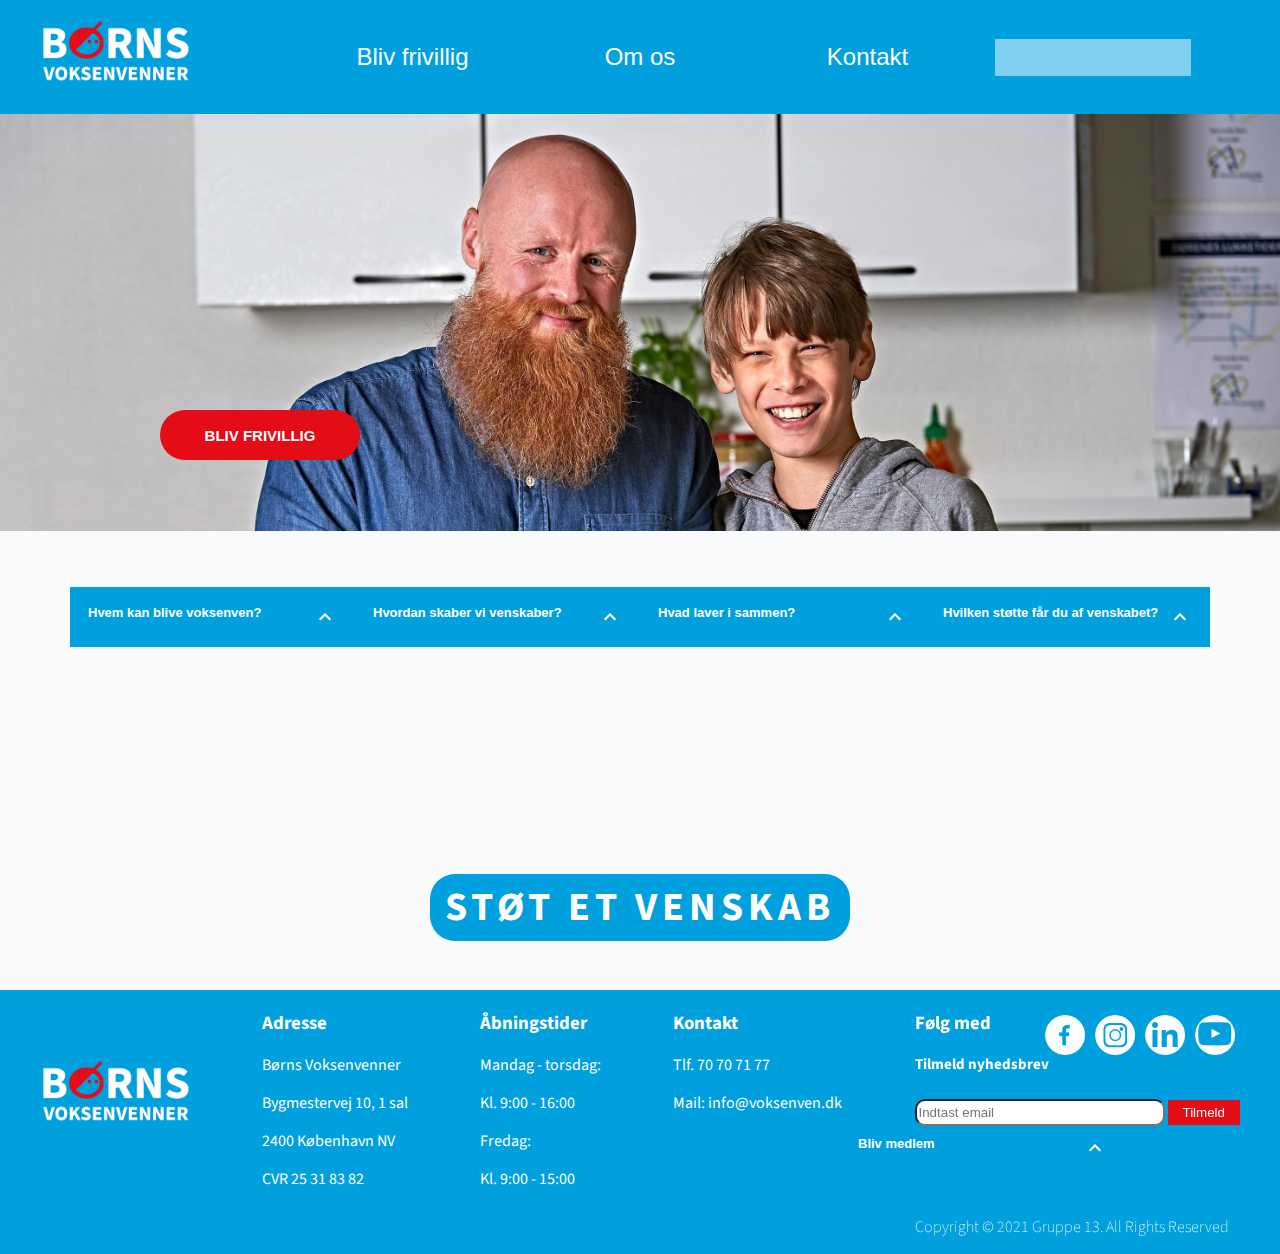
==== index.html @ 39413079 "header links fixed" ====
<!DOCTYPE html>
<html lang="en">

<head>
  <meta charset="UTF-8">
  <meta http-equiv="X-UA-Compatible" content="IE=edge">
  <meta name="viewport" content="width=device-width, initial-scale=1.0">
  <link rel="stylesheet" href="CSS/style.css">
  <link rel="icon" type="image/png" href="img/gfx/favicon-32x32.png" sizes="32x32">
  <link rel="stylesheet" href="https://cdnjs.cloudflare.com/ajax/libs/font-awesome/5.15.3/css/all.min.css"
    integrity="sha512-iBBXm8fW90+nuLcSKlbmrPcLa0OT92xO1BIsZ+ywDWZCvqsWgccV3gFoRBv0z+8dLJgyAHIhR35VZc2oM/gI1w=="
    crossorigin="anonymous" />
  <link href="https://fonts.googleapis.com/icon?family=Material+Icons" rel="stylesheet">
  <script src="script.js" defer></script>
  <script src="scripts/scroll.js" defer></script>
  <title>Bliv voksenven</title>
</head>

<body>
  <header id="header">
    <div class="header-container">
      <div>
        <a href="../index.html"><img src="../img/forside/logo-hvid-tekst.png" alt="Logo"></a>
      </div>
      <nav>
        <div class="dropdown">
          <a href="../undersider/bliv_frivillig.html">
            <button class="dropdownbtn">Bliv frivillig</button>
          </a>
          <i class="fas fa-chevron-down"></i>
          <div class="dropdown-content">
            <a href="../undersider/bliv_frivillig.html">Godkendelsesproces</a>
            <a href="../undersider/bliv_frivillig.html#bliv-frivillig">Bliv voksenven</a>
            <a href="../undersider/bliv_frivillig.html#vores-børn">Om vores børn og deres familier</a>
          </div>
        </div>
        <div class="dropdown">
          <a href="../undersider/om_os.html">
            <button class="dropdownbtn">Om os</button>
          </a>
          <i class="fas fa-chevron-down"></i>
          <div class="dropdown-content">
            <a href="../undersider/om_os.html">Vision og mission</a>
            <a href="../undersider/om_os.html#presse">Presse, materialer og omtale</a>
            <a href="../undersider/om_os.html#nyhedsbrev">Nyheder og nyhedsbreve</a>
          </div>
        </div>
        <div class="dropdown">
          <a href="../undersider/kontakt.html">
            <button class="dropdownbtn">Kontakt</button>
          </a>
          <i class="fas fa-chevron-down"></i>
          <div class="dropdown-content">
            <a href="../undersider/kontakt.html#lokalt">Lokalt</a>
            <a href="../undersider/kontakt.html#områdekontorer">Områdekontorer</a>
          </div>
        </div>
      </nav>
      <div class="search">
        <i class="fas fa-search"></i>
        <input type="text">
      </div>
    </div>
  </header>

  <div class="progress-container">
    <div class="progress-bar" id="minBar"></div>
  </div>

  <main>

    <div class="forside-billede-container">
      <img src="img/forside/forside1.jpg" alt="" class="forside-billede">
      <a href="https://www.vennebasen.nu/FormPresentation/Index/5b5ef401fdf647002419f801">
        <button type="button" name="button" class="cta-bliv-frivillig">Bliv frivillig</button>
      </a>
    </div>

    <div class="roll-down-container">
      <div class="">
        <button class="collapsible">Hvem kan blive voksenven?<i class="material-icons">expand_more</i></button>
        <div class="content">
          <p>Det er et stort ansvar og meget betydningsfuldt at være voksenven for et barn. Derfor er der en række
            kriterier og forpligtelser, du skal kunne imødekomme og være indstillet på at leve op til:
            <br><br>

            <li>Du skal kunne fremvise en ren straffe- og børneattest.</li>
            <br><br>
            <li>Du har tid i hverdagen til at mødes med et barn et par timer 2-4 gange om måneden.</li>
            <br><br>

            <li>Du har psykisk og fysisk overskud til at være en ekstra voksen i et barns liv.</li>
            <br><br>

            <li>Du har lyst til at gøre en frivillig indsats, som gør en kæmpe forskel for et barn. Køn, uddannelse,
              alder og etnicitet er naturligvis underordnet.</li>
            <br><br>

            Inden du bliver godkendt som voksenven, skal du være indstillet på at gennemgå et screenings-interview, et
            hjemmebesøg af to matchere samt at deltage i et voksenven-kursus.
            Når du er godkendt og matchet med et barn, skal du deltage i et par årlige netværksmøder med andre
            voksenvenner i Børns Voksenvenner, hvor I udveksler erfaringer.
            <br><br>
          </p>
        </div>
      </div>

      <div class="">
        <button class="collapsible">Hvordan skaber vi venskaber?<i class="material-icons">expand_more</i></button>
        <div class="content">
          <p>De børn, som får en voksenven, er typisk mellem 6 og 12 år. Årsagen til, at barnet mangler en ekstra
            fortrolig voksen og rollemodel i sit liv kan skyldes skilsmisse, dødsfald eller svære handicaps i familien.
            Vi matcher ikke børn, der har behov for et professionelt, socialpædagogisk tilbud.
            <br><br>

            Børns Voksenvenner har dannet venskaber siden 1990. Venskabet mellem dig og barnet dannes på baggrund af
            vores systematiserede og grundige matchproces. Det kan tage tid at finde det rigtige match, men processen er
            afgørende for at skabe et godt, fortroligt og langvarigt venskab.
            <br><br>

            Vores uddannede matchere foretager interviews og tager på besøg hos både voksenven og barnets familie. Vi
            matcher som udgangspunkt børn og voksne af samme køn, og vi lægger desuden vægt på geografisk afstand,
            fælles interesser og ikke mindst kemi. Du og barnet møder selvfølgelig hinanden, inden I siger ja til et
            venskab med hinanden.
            <br><br>

            Matchet foretages altid af to personer fra Børns Voksenvenner, hvoraf mindst den ene har en relevant
            uddannelse, som fx pædagog, sygeplejerske, psykolog eller socialrådgiver.
          </p>
        </div>
      </div>

      <div class="">
        <button class="collapsible">Hvad laver i sammen?<i class="material-icons">expand_more</i></button>
        <div class="content">
          <p>Som voksenven mødes du typisk 2-4 gange om måneden med dit venskabsbarn. I bestemmer selv, hvad I laver; I
            kan tage til fodboldkamp, gå en tur, spille spil, lave mad eller bare være sammen og snakke. Aktiviteterne
            vil ofte foregå hos dig eller ude, og du er som udgangspunkt ansvarlig for at hente og aflevere barnet.
            <br><br>

            Hverken Børns Voksenvenner eller barnets forælder forventer, at du som voksenven involverer dig i resten af
            familien med andet end praktiske aftaler om afhentning og lignende. Det er det enkelte barn, som er i
            centrum.
          </p>
        </div>
      </div>

      <div class="">
        <button class="collapsible">Hvilken støtte får du af venskabet?<i
            class="material-icons">expand_more</i></button>
        <div class="content">
          <p>Børns Voksenvenner følger venskabet tæt det første år, og som voksenven mødes du med andre voksenvenner
            flere gange årligt til de obligatoriske netværksmøder, hvor I deler og drøfter historier og udfordringer.
            Derudover kan du løbende kontakte vores matchere, som støtter og hjælper, hvis du har brug for rådgivning om
            venskabet.
            <br><br>

            Efter venskabets første år, har du fortsat mulighed for at deltage i netværksmøder, og vores matchere står
            selvfølgelig også klar til at hjælpe og støtte.
          </p>
        </div>
      </div>
    </div>


    <script>
      var coll = document.getElementsByClassName("collapsible");
      var i;

      for (i = 0; i < coll.length; i++) {
        coll[i].addEventListener("click", function () {
          this.classList.toggle("active");
          var content = this.nextElementSibling;
          if (content.style.maxHeight) {
            content.style.maxHeight = null;
          } else {
            content.style.maxHeight = content.scrollHeight + "px";
          }
        });
      }
    </script>


    <div class="titel-container">
      <h1 class="støt-venskab">Støt et venskab</h1>
    </div>

    <div class="bliv-medlem-container">

      <div class="img-footer-container">
        <img src="img/forside/forside-footer-img.png" alt="" class="img-bliv-medlem">
      </div>

      <div class="bliv-medlem-button">
        <button class="collapsible">Bliv medlem<i class="material-icons">expand_more</i></button>
        <div class="content">
          <p>Lorem ipsum dolor sit amet, consectetur adipisicing elit, sed do eiusmod tempor incididunt ut labore et
            dolore magna aliqua. Ut enim ad minim veniam, quis nostrud exercitation ullamco laboris nisi ut aliquip ex
            ea commodo consequat.</p>
        </div>
      </div>

    </div>





















  </main>
  <footer>
    <div class="footer-container">
      <div>
        <img src="img/forside/logo-hvid-tekst.png" alt="">
      </div>
      <div class="adresse-container">
        <h3>Adresse</h3>
        <p>Børns Voksenvenner</p>
        <p>Bygmestervej 10, 1 sal</p>
        <p>2400 København NV</p>
        <p>CVR 25 31 83 82</p>
      </div>
      <div class="tider-container">
        <h3>Åbningstider</h3>
        <p>Mandag - torsdag:</p>
        <p>Kl. 9:00 - 16:00</p>
        <p>Fredag:</p>
        <p>Kl. 9:00 - 15:00</p>
      </div>
      <div class="kontakt-container">
        <h3>Kontakt</h3>
        <p>Tlf. 70 70 71 77</p>
        <p>Mail: info@voksenven.dk
        <p>
      </div>
      <div class="medie-container">
        <div class="ikon-container">
          <a href="https://www.facebook.com/Voksenvenner">
            <img src="img/ikoner/facebook.png" class="ikoner">
          </a>

          <a href="https://www.instagram.com/bornsvoksenvennerdk/?hl=da">
            <img src="img/ikoner/instagram.png" class="ikoner">
          </a>

          <a href="https://www.linkedin.com/in/b%C3%B8rns-odense-2a400298/">
            <img src="img/ikoner/linkedin.png" class="ikoner">
          </a>

          <a href="https://www.youtube.com/channel/UCEhuovcU-B8_rqpILqAXtXg">
            <img src="img/ikoner/youtube.png" class="ikoner">
          </a>

        </div>
        <h3>Følg med</h3>
        <p style="font-weight: bold; font-size: 15px;">Tilmeld nyhedsbrev</p>
        <div class="email-container">
          <form id="singular-form">
            <div id="email-input">
              <input type="text" placeholder="Indtast email" id="email">
              <button type="button" class="addbut1" disabled="disabled">Tilmeld</button>
            </div>
          </form>
        </div>
        <br>
        <p id="copyright">Copyright © 2021 Gruppe 13. All Rights Reserved </p>
      </div>
    </div>
  </footer>

  <script src="https://cdnjs.cloudflare.com/ajax/libs/jquery/3.4.1/jquery.min.js"></script>
  <script src="scripts/nyhedsbrev.js"></script>
</body>

</html>
---- CSS/style.css ----
@import url('https://fonts.googleapis.com/css2?family=Source+Sans+Pro&display=swap');

* {
    box-sizing: border-box;
}

:root {
    --prim-color: #00a0df;
    --sec-color: #e30c17;
}

html {
    scroll-behavior: smooth;
}

body {
    font-family: 'Source Sans Pro', sans-serif;
    background-color: #f9fafb;
    display: flex;
    justify-content: center;
    flex-direction: column;
    margin: 0;
}

h1 {
    background-color: var(--prim-color);
    color: white;
    font-size: 40px;
    text-align: center;
    letter-spacing: 5px;
    padding: 5px 15px;
    border-radius: 25px;
    text-transform: uppercase;
}

button:focus, input:focus, select:focus, video:focus {
    outline: none;
}

header {
    display: flex;
    justify-content: center;
    width: 100%;
    background-color: var(--prim-color);
    z-index: 1;
}

header .header-container {
    width: 1200px;
    display: flex;
    align-items: center;
}

header img {
    width: 150px;
    margin: 20px 0;
}

header nav {
    width: 700px;
    margin-left: 100px;
    display: flex;
    justify-content: space-evenly;
}

header nav .dropdown {
    position: relative;
    display: flex;
    justify-content: center;
    align-items: center;
    color: white;
    width: 30%;
}

header nav .dropdown button {
    color: white;
    font-size: 24px;
    background: transparent;
    border: none;
}

header nav .dropdown-content {
    display: none;
    position: absolute;
    top: 100%;
    background-color: #f1f1f1;
    border: 1px solid var(--prim-color);
    width: 100%;
    box-shadow: 0px 8px 16px 0px rgba(0,0,0,0.2);
    z-index: 1;
}

header nav .dropdown-content a {
    color: black;
    border-bottom: 1px solid var(--prim-color);
    padding: 12px 16px;
    text-decoration: none;
    display: block;
}

header nav .dropdown-content a:last-of-type {
    border-bottom: none;
}

header nav .dropdown-content a:hover {
    background: var(--sec-color);
    border-bottom: var(--sec-color);
    color: white;
}

header nav .dropdown:hover .dropdown-content {
    display: block;
}

header nav .dropdown i {
    display: none;
    position: absolute;
    right: 0;
}

header nav .dropdown:hover i {
    display: block;
}

header .search {
    display: flex;
    align-items: center;
    background-color: #80CFEF;
    padding: 5px;
    margin: 5px;
}

header .search i {
    color: white;
    margin-right: 5px;
}

header .search input {
    border: none;
    background: transparent;
    color: white;
}

main {
    display: flex;
    flex-direction: column;
    align-items: center;
    width: 100%;
}

main img {
    width: 100%;
}

main .main-container {
    width: 700px;
    display: flex;
    flex-direction: column;
    align-items: center;
}

main video {
  margin-bottom: 40px;
  border-radius: 12px;
  box-shadow: 0 10px 20px rgba(0, 0, 0, 0.5);
}

main .main-container h2 {
    margin-bottom: 0;
    text-align: center;
}

main .main-container p {
    color: black;
    text-align: left;
}

main .main-container p:first-of-type {
    margin-top: 5px;
}

main .forside-billede {
  width: 100%;
  max-height: 1000px;
  position: relative;
}


main .cta-bliv-frivillig {
    background-color: var(--sec-color);
    width: 200px;
    height: 50px;
    border: none;
    border-radius: 25px;
    margin: 10px 0;
    padding: 10px 15px;
    color: white;
    cursor: pointer;
    position: absolute;
    top: 400px;
    left: 160px;
    font-size: 15px;
    text-transform: uppercase;
    font-weight: bold;
}

main .roll-down-container {
  display: flex;
  max-width: 100vw;
  margin-top: 50px;
}


main .collapsible {
  background-color: #00a0df;
  margin: 0px 0px 0px 0px;
  color: white;
  cursor: pointer;
  padding: 18px;
  width: 285px;
  border: none;
  text-align: left;
  outline: none;
  font-size: 13px;
  font-weight: bold;
}

main .active, .collapsible:hover {
  background-color: #00a0df;
  opacity: 75%;
}

main i {
  transform: rotateX(180deg);
  transition: transform 0.3s linear;
}

main .active i {
  transform: rotateX(0deg);
  transition: transform 0.3s linear;
}

main .content {
  padding: 0 18px;
  max-height: 0px;
  max-width: 285px;
  overflow: hidden;
  transition: max-height 0.2s ease-out;
  background-color: var(--prim-color);
  color: white;
}

main .material-icons {
  position: relative;
  float: right;
}

main .bliv-medlem-container {
  position: relative;
}

main .img-bliv-medlem {
  position: relative;
}

main .img-bliv-medlem {
  max-height: 80vh;
}


main .titel-container {
  padding-top: 200px;
}

main .bliv-medlem-button {
  position: absolute;
  left: 200px;
  top: 150px;
}

/*------------------------artikler--------------------*/

.responsive {
  width: 100%;
  height: auto;
}

section .section-container {
	max-width: 1000px;
	margin: 0 auto;
	overflow: hidden;
	padding: 0 20px;
	text-align: center;
}


#mywork {
	display: block;

}

#mywork .section-container {
	padding-bottom: 80px;
}

.mywork-section {
	margin: 20px;
	width: 45%;
	display: inline-block;
	background-color: #f1f1f1;
}

.mywork-section p {
	width: 90%;
	margin: 0 auto 20px auto;
}


button {
  background-color: var(--sec-color);
  border: none;
  margin: 10px 0;
  width: fit-content;
  padding: 5px 15px;
  color: white;
  cursor: pointer;
}
button:focus, input:focus {
    outline: none;
}

input {
  height: 27px;
}

.nyhedsbrev{
text-align: center;

}

.main>#singular-form button {
    width: 9rem;
    padding: 10;
    border: none;
    outline: none;
    border-radius: 3rem;
    cursor: pointer;
}
.main>#singular-form>button#subs {
    padding: 0;
    width: 100%;
    color: #fbb016;
    background-color: transparent;
    z-index: 3;
}
/* ------------------------------- slut ----------------------------------- */

.frivillig-img-container {
    position: relative;
}

.frivillig-img-container .txt-box {
    background-color: rgba(255, 255, 255, 0.5);
    border-radius: 12px;
    padding: 20px;
    width: 500px;
    position: absolute;
    top: 70px;
    right: 200px;
}

.frivillig-img-container .txt-box p  {
    font-size: 20px;
}

.frivillig-img-container button {
    font-size: 30px;
    padding: 20px;
    border-radius: 60px;

    position: absolute;
    bottom: 100px;
    left: 50%;
    transform: translateX(-50%);
}

.frivillig-img-container img{
    width: 100%;
}

footer {
  display: flex;
  justify-content: center;
  width: 100%;
  background-color: var(--prim-color);
}

footer .footer-container {
  width: 1200px;
  display: flex;
  flex-direction: row;
  justify-content: space-between;
}

.medie-container {
  position: relative;
}

.ikon-container {
  display: flex;
  flex-direction: row;
  position: absolute;
  top: 0;
  right: 0;
}

footer img {
  width: 150px;
  margin: 50px 0
}

footer {
  padding-top: 20px;
}

.ikoner {
  height: 40px;
  width: 40px;
  margin: 5px;
}

h3 {
  margin-top: 0px;
  color: white;
}

footer p {
  color: white;
}

button {
  background-color: var(--sec-color);
  border: none;
  margin: 10px 0;
  width: fit-content;
  padding: 5px 15px;
  color: white;
  cursor: pointer;
}

input {
  height: 27px;
}

#copyright {
  font-weight: lighter;
  margin-top: 9px;
}

#om-os-img {
  position: relative;
}

.kontakt-img {
  position: relative;
}

.textbox {
  position: absolute;
  background-color: white;
  opacity: 89%;
  height: 200px;
  width: 400px;
  padding: 20px;
  border-radius: 34px;
  font-size: 20px;
  top: 22%;
  display: flex;
  justify-content: center;
  align-items: center;
}

.vision-mission {
  font-style: italic;
  text-align-last: center;
}

.sticky {
    position: fixed;
    top: 0;
    width: 100%
}

.sticky + main {
    padding-top: 100px;
}

.kontaktTextbox {
  position: absolute;
  background-color: white;
  opacity: 70%;
  height: 120px;
  width: 400px;
  padding: 30px;
  border-radius: 12px;
  font-size: 20px;
  top: 48%;
  right: 25%;
  display: flex;
  justify-content: center;
  align-items: center;
}

.omegaBox{
  display: flex;
}

.kontorBox {
  Width: 220px;
  height: auto;
  background-color: var(--prim-color);
  border-radius: 25px;
  margin: 20px;
  box-shadow: rgba(0, 0, 0, 0.19) 0px 10px 20px, rgba(0, 0, 0, 0.23) 0px 6px 6px;
}

.kontorBox h4{
  font-weight: bold;
  font-size: 25px;
  padding-left: 15px;
  margin-bottom: 10px;
  margin-top: 10px;
}

.kontorBox p{
  padding-left: 15px;
}

.kontorBox p.kontakt{
  color:white;
  font-weight: bold;
  padding-left: 15px;
  margin-bottom: 10px;
}
.kontorBox button{
  margin-left: 15px;
  border-radius: 8px;
  font-weight: bold;
}

main .main-container .kommuner {
  width: 100%;
  display: flex;
}

main .main-container .kommuner select {
  font-size: 18px;
  height: 50px;
  background-color: var(--prim-color);
  color: white;
  border: none;
  padding: 10px;
}

main .main-container .kommuner select option {
  font-size: 14px;
  padding: 25px;
}

main .main-container .kommuner select option:first-of-type {
  display: none;
}

main .main-container .mulige-kommuner {
  width: 100%;
  padding: 10px;
  font-size: 18px;
  display: flex;
  flex-wrap: wrap;
}

main .main-container .mulige-kommuner a {
  width: 25%;
  padding-bottom: 10px;
  text-decoration: none;
  color: var(--prim-color);
}
/*Her begynder css til kontaktformular*/
form {
  display: flex;
  flex-direction: column;
  justify-content: space-between;
  align-items: flex-start;
  margin-bottom: 50px;
}

#email, #emne {
  width: 250px;
  border-radius: 10px;

}

#beskrivelse {
  width: 550px;
  height: 200px;
  border-radius: 10px;
}

.nyhedsbrev h2 {
  font-size: 35px;
  font-family: 'Source Sans Pro';
  margin: 40px 0px 0px 0px;
}

.nyhedsbrev h3 {
  color: black;
  margin: 10px 0px 0px 0px;
}

.progress-container {
  position: fixed;
  width: 100%;
  top: 0;
  z-index: 1;
  height: 8px;
  background: var(--prim-color);
}

.progress-bar {
  height: 8px;
  background: #4caf50;
  width: 0%;
}
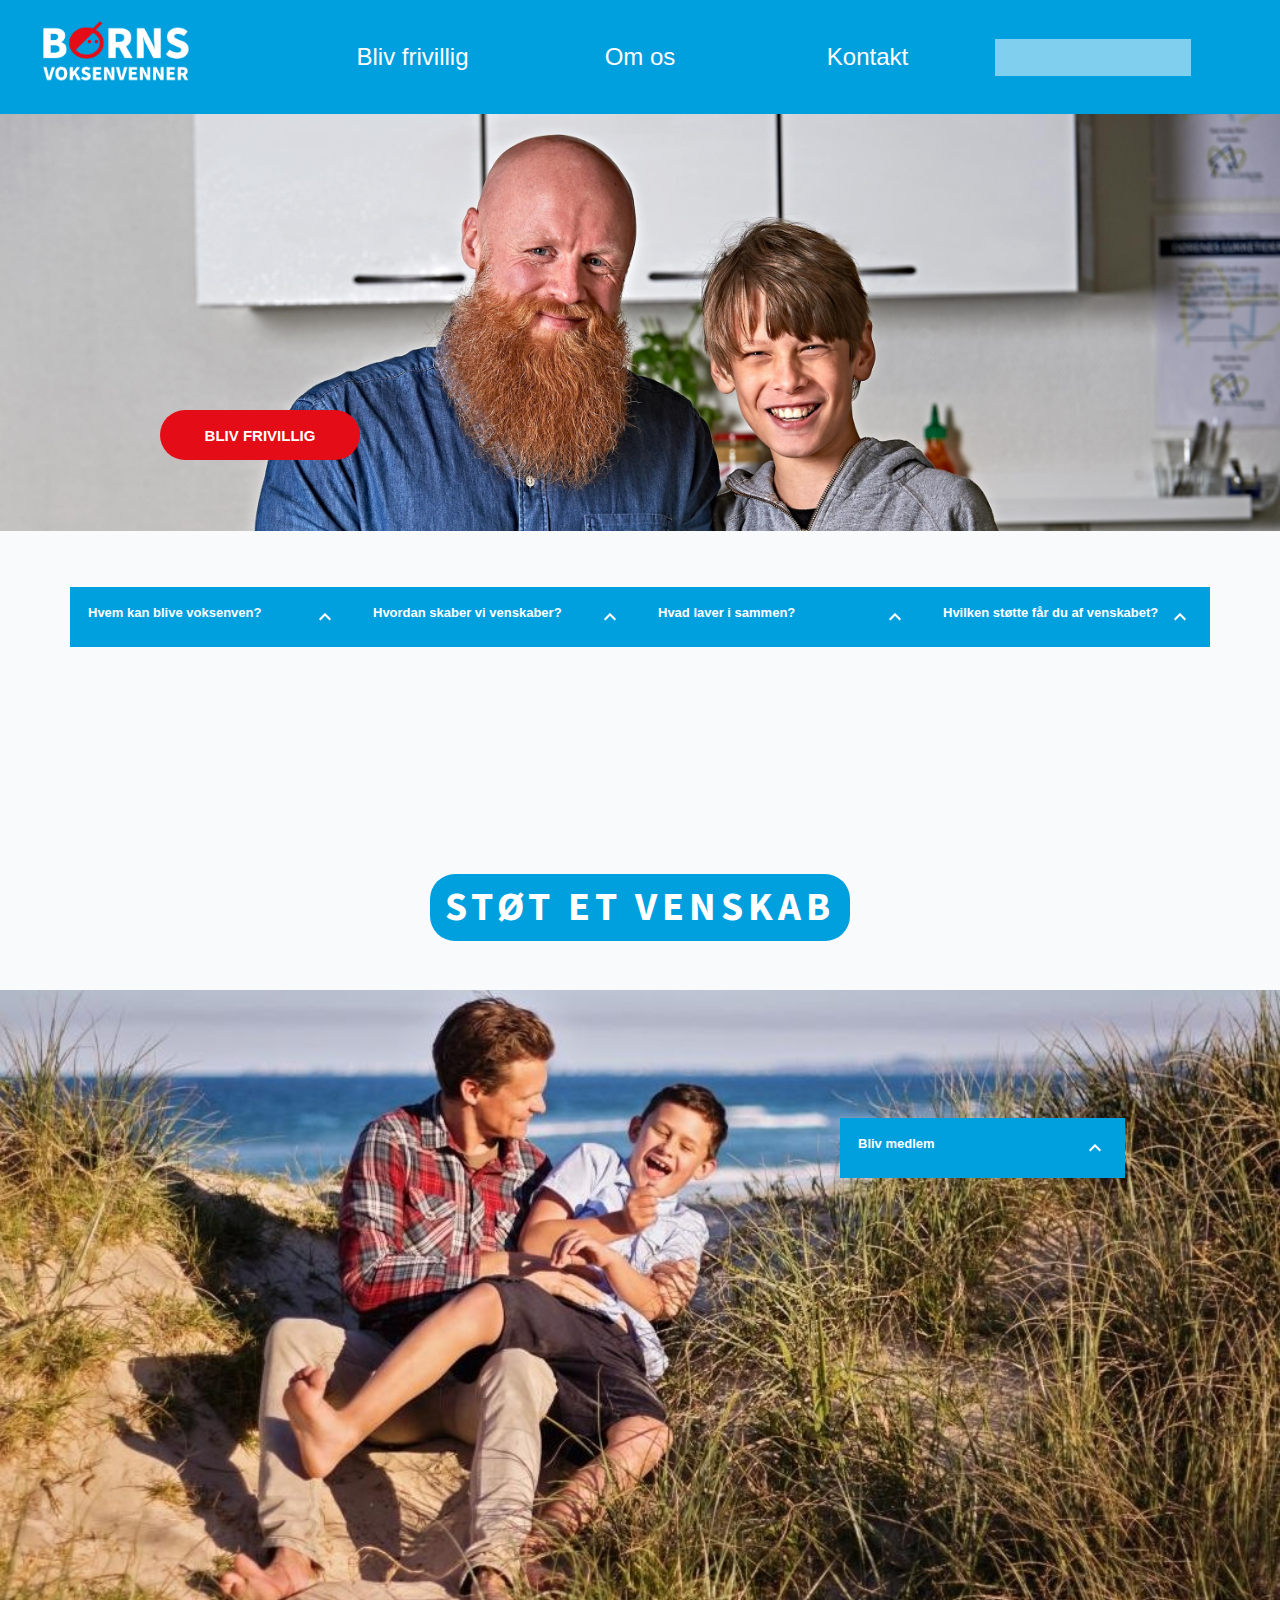
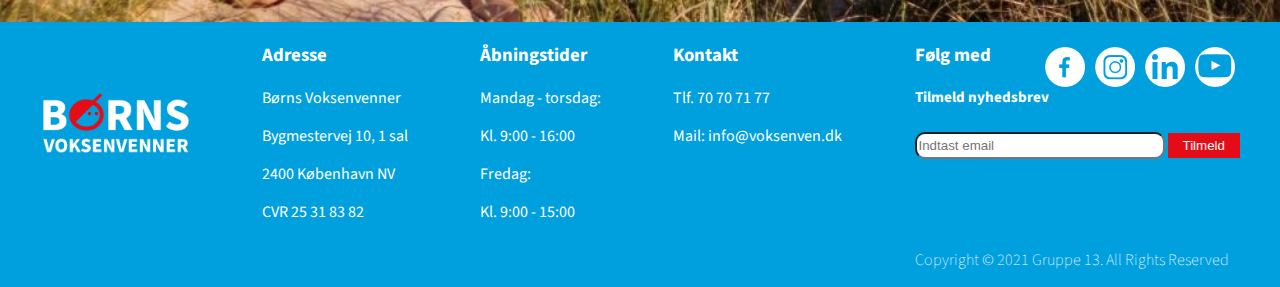
==== commit e6434a1a: "Ny forside billede" ====
--- a/index.html
+++ b/index.html
@@ -2,289 +2,263 @@
 <html lang="en">
 
 <head>
-  <meta charset="UTF-8">
-  <meta http-equiv="X-UA-Compatible" content="IE=edge">
-  <meta name="viewport" content="width=device-width, initial-scale=1.0">
-  <link rel="stylesheet" href="CSS/style.css">
-  <link rel="icon" type="image/png" href="img/gfx/favicon-32x32.png" sizes="32x32">
-  <link rel="stylesheet" href="https://cdnjs.cloudflare.com/ajax/libs/font-awesome/5.15.3/css/all.min.css"
-    integrity="sha512-iBBXm8fW90+nuLcSKlbmrPcLa0OT92xO1BIsZ+ywDWZCvqsWgccV3gFoRBv0z+8dLJgyAHIhR35VZc2oM/gI1w=="
-    crossorigin="anonymous" />
-  <link href="https://fonts.googleapis.com/icon?family=Material+Icons" rel="stylesheet">
-  <script src="script.js" defer></script>
-  <script src="scripts/scroll.js" defer></script>
-  <title>Bliv voksenven</title>
+    <meta charset="UTF-8">
+    <meta http-equiv="X-UA-Compatible" content="IE=edge">
+    <meta name="viewport" content="width=device-width, initial-scale=1.0">
+    <link rel="stylesheet" href="CSS/style.css">
+    <link rel="icon" type="image/png" href="img/gfx/favicon-32x32.png" sizes="32x32">
+    <link rel="stylesheet" href="https://cdnjs.cloudflare.com/ajax/libs/font-awesome/5.15.3/css/all.min.css"
+        integrity="sha512-iBBXm8fW90+nuLcSKlbmrPcLa0OT92xO1BIsZ+ywDWZCvqsWgccV3gFoRBv0z+8dLJgyAHIhR35VZc2oM/gI1w=="
+        crossorigin="anonymous" />
+        <link href="https://fonts.googleapis.com/icon?family=Material+Icons"rel="stylesheet">
+    <script src="script.js" defer></script>
+    <script src="scripts/scroll.js" defer></script>
+    <title>Bliv voksenven</title>
 </head>
 
 <body>
-  <header id="header">
-    <div class="header-container">
-      <div>
-        <a href="../index.html"><img src="../img/forside/logo-hvid-tekst.png" alt="Logo"></a>
-      </div>
-      <nav>
-        <div class="dropdown">
-          <a href="../undersider/bliv_frivillig.html">
-            <button class="dropdownbtn">Bliv frivillig</button>
-          </a>
-          <i class="fas fa-chevron-down"></i>
-          <div class="dropdown-content">
-            <a href="../undersider/bliv_frivillig.html">Godkendelsesproces</a>
-            <a href="../undersider/bliv_frivillig.html#bliv-frivillig">Bliv voksenven</a>
-            <a href="../undersider/bliv_frivillig.html#vores-børn">Om vores børn og deres familier</a>
+    <header id="header">
+        <div class="header-container">
+            <div>
+                <a href="index.html"><img src="img/forside/logo-hvid-tekst.png" alt="Logo"></a>
+            </div>
+            <nav>
+                <div class="dropdown">
+                    <a href="undersider/bliv_frivillig.html">
+                        <button class="dropdownbtn">Bliv frivillig</button>
+                    </a>
+                    <i class="fas fa-chevron-down"></i>
+                    <div class="dropdown-content">
+                        <a href="">Godkendelsesproces</a>
+                        <a href="../undersider/bliv_frivillig.html#bliv-frivillig">Bliv voksenven</a>
+                        <a href="../undersider/bliv_frivillig.html#vores-børn">Om vores børn og deres familier</a>
+                    </div>
+                </div>
+                <div class="dropdown">
+                    <a href="undersider/om_os.html">
+                        <button class="dropdownbtn">Om os</button>
+                    </a>
+                    <i class="fas fa-chevron-down"></i>
+                    <div class="dropdown-content">
+                        <a href="">Vision og mission</a>
+                        <a href="">Presse, materialer og omtale</a>
+                        <a href="">Nyheder og nyhedsbreve</a>
+                    </div>
+                </div>
+                <div class="dropdown">
+                    <a href="undersider/kontakt.html">
+                        <button class="dropdownbtn">Kontakt</button>
+                    </a>
+                    <i class="fas fa-chevron-down"></i>
+                    <div class="dropdown-content">
+                        <a href="">Lokalt</a>
+                        <a href="">Områdekontorer</a>
+                    </div>
+                </div>
+            </nav>
+            <div class="search">
+                <i class="fas fa-search"></i>
+                <input type="text">
+            </div>
+        </div>
+    </header>
+
+      <div class="progress-container">
+        <div class="progress-bar" id="minBar"></div>
+      </div>
+
+    <main>
+
+      <div class="forside-billede-container">
+        <img src="img/forside/forside1.jpg" alt="" class="forside-billede">
+        <a href="https://www.vennebasen.nu/FormPresentation/Index/5b5ef401fdf647002419f801">
+          <button type="button" name="button" class="cta-bliv-frivillig">Bliv frivillig</button>
+        </a>
+     </div>
+
+      <div class="roll-down-container">
+        <div class="">
+          <button class="collapsible">Hvem kan blive voksenven?<i class="material-icons">expand_more</i></button>
+          <div class="content">
+            <p>Det er et stort ansvar og meget betydningsfuldt at være voksenven for et barn. Derfor er der en række kriterier og forpligtelser, du skal kunne imødekomme og være indstillet på at leve op til:
+            <br><br>
+
+            <li>Du skal kunne fremvise en ren straffe- og børneattest.</li>
+            <br><br>
+            <li>Du har tid i hverdagen til at mødes med et barn et par timer 2-4 gange om måneden.</li>
+            <br><br>
+
+            <li>Du har psykisk og fysisk overskud til at være en ekstra voksen i et barns liv.</li>
+            <br><br>
+
+            <li>Du har lyst til at gøre en frivillig indsats, som gør en kæmpe forskel for et barn. Køn, uddannelse, alder og etnicitet er naturligvis underordnet.</li>
+            <br><br>
+
+            Inden du bliver godkendt som voksenven, skal du være indstillet på at gennemgå et screenings-interview, et hjemmebesøg af to matchere samt at deltage i et voksenven-kursus.
+            Når du er godkendt og matchet med et barn, skal du deltage i et par årlige netværksmøder med andre voksenvenner i Børns Voksenvenner, hvor I udveksler erfaringer.
+            <br><br>
+            </p>
           </div>
         </div>
-        <div class="dropdown">
-          <a href="../undersider/om_os.html">
-            <button class="dropdownbtn">Om os</button>
-          </a>
-          <i class="fas fa-chevron-down"></i>
-          <div class="dropdown-content">
-            <a href="../undersider/om_os.html">Vision og mission</a>
-            <a href="../undersider/om_os.html#presse">Presse, materialer og omtale</a>
-            <a href="../undersider/om_os.html#nyhedsbrev">Nyheder og nyhedsbreve</a>
-          </div>
-        </div>
-        <div class="dropdown">
-          <a href="../undersider/kontakt.html">
-            <button class="dropdownbtn">Kontakt</button>
-          </a>
-          <i class="fas fa-chevron-down"></i>
-          <div class="dropdown-content">
-            <a href="../undersider/kontakt.html#lokalt">Lokalt</a>
-            <a href="../undersider/kontakt.html#områdekontorer">Områdekontorer</a>
-          </div>
-        </div>
-      </nav>
-      <div class="search">
-        <i class="fas fa-search"></i>
-        <input type="text">
-      </div>
-    </div>
-  </header>
-
-  <div class="progress-container">
-    <div class="progress-bar" id="minBar"></div>
-  </div>
-
-  <main>
-
-    <div class="forside-billede-container">
-      <img src="img/forside/forside1.jpg" alt="" class="forside-billede">
-      <a href="https://www.vennebasen.nu/FormPresentation/Index/5b5ef401fdf647002419f801">
-        <button type="button" name="button" class="cta-bliv-frivillig">Bliv frivillig</button>
-      </a>
-    </div>
-
-    <div class="roll-down-container">
-      <div class="">
-        <button class="collapsible">Hvem kan blive voksenven?<i class="material-icons">expand_more</i></button>
-        <div class="content">
-          <p>Det er et stort ansvar og meget betydningsfuldt at være voksenven for et barn. Derfor er der en række
-            kriterier og forpligtelser, du skal kunne imødekomme og være indstillet på at leve op til:
-            <br><br>
-
-            <li>Du skal kunne fremvise en ren straffe- og børneattest.</li>
-            <br><br>
-            <li>Du har tid i hverdagen til at mødes med et barn et par timer 2-4 gange om måneden.</li>
-            <br><br>
-
-            <li>Du har psykisk og fysisk overskud til at være en ekstra voksen i et barns liv.</li>
-            <br><br>
-
-            <li>Du har lyst til at gøre en frivillig indsats, som gør en kæmpe forskel for et barn. Køn, uddannelse,
-              alder og etnicitet er naturligvis underordnet.</li>
-            <br><br>
-
-            Inden du bliver godkendt som voksenven, skal du være indstillet på at gennemgå et screenings-interview, et
-            hjemmebesøg af to matchere samt at deltage i et voksenven-kursus.
-            Når du er godkendt og matchet med et barn, skal du deltage i et par årlige netværksmøder med andre
-            voksenvenner i Børns Voksenvenner, hvor I udveksler erfaringer.
-            <br><br>
-          </p>
-        </div>
-      </div>
 
       <div class="">
         <button class="collapsible">Hvordan skaber vi venskaber?<i class="material-icons">expand_more</i></button>
         <div class="content">
-          <p>De børn, som får en voksenven, er typisk mellem 6 og 12 år. Årsagen til, at barnet mangler en ekstra
-            fortrolig voksen og rollemodel i sit liv kan skyldes skilsmisse, dødsfald eller svære handicaps i familien.
-            Vi matcher ikke børn, der har behov for et professionelt, socialpædagogisk tilbud.
-            <br><br>
-
-            Børns Voksenvenner har dannet venskaber siden 1990. Venskabet mellem dig og barnet dannes på baggrund af
-            vores systematiserede og grundige matchproces. Det kan tage tid at finde det rigtige match, men processen er
-            afgørende for at skabe et godt, fortroligt og langvarigt venskab.
-            <br><br>
-
-            Vores uddannede matchere foretager interviews og tager på besøg hos både voksenven og barnets familie. Vi
-            matcher som udgangspunkt børn og voksne af samme køn, og vi lægger desuden vægt på geografisk afstand,
-            fælles interesser og ikke mindst kemi. Du og barnet møder selvfølgelig hinanden, inden I siger ja til et
-            venskab med hinanden.
-            <br><br>
-
-            Matchet foretages altid af to personer fra Børns Voksenvenner, hvoraf mindst den ene har en relevant
-            uddannelse, som fx pædagog, sygeplejerske, psykolog eller socialrådgiver.
-          </p>
+          <p>De børn, som får en voksenven, er typisk mellem 6 og 12 år. Årsagen til, at barnet mangler en ekstra fortrolig voksen og rollemodel i sit liv kan skyldes skilsmisse, dødsfald eller svære handicaps i familien. Vi matcher ikke børn, der har behov for et professionelt, socialpædagogisk tilbud.
+          <br><br>
+
+          Børns Voksenvenner har dannet venskaber siden 1990. Venskabet mellem dig og barnet dannes på baggrund af vores systematiserede og grundige matchproces. Det kan tage tid at finde det rigtige match, men processen er afgørende for at skabe et godt, fortroligt og langvarigt venskab.
+          <br><br>
+
+          Vores uddannede matchere foretager interviews og tager på besøg hos både voksenven og barnets familie. Vi matcher som udgangspunkt børn og voksne af samme køn, og vi lægger desuden vægt på geografisk afstand, fælles interesser og ikke mindst kemi. Du og barnet møder selvfølgelig hinanden, inden I siger ja til et venskab med hinanden.
+          <br><br>
+
+          Matchet foretages altid af to personer fra Børns Voksenvenner, hvoraf mindst den ene har en relevant uddannelse, som fx pædagog, sygeplejerske, psykolog eller socialrådgiver.</p>
         </div>
       </div>
 
       <div class="">
         <button class="collapsible">Hvad laver i sammen?<i class="material-icons">expand_more</i></button>
         <div class="content">
-          <p>Som voksenven mødes du typisk 2-4 gange om måneden med dit venskabsbarn. I bestemmer selv, hvad I laver; I
-            kan tage til fodboldkamp, gå en tur, spille spil, lave mad eller bare være sammen og snakke. Aktiviteterne
-            vil ofte foregå hos dig eller ude, og du er som udgangspunkt ansvarlig for at hente og aflevere barnet.
-            <br><br>
-
-            Hverken Børns Voksenvenner eller barnets forælder forventer, at du som voksenven involverer dig i resten af
-            familien med andet end praktiske aftaler om afhentning og lignende. Det er det enkelte barn, som er i
-            centrum.
-          </p>
+          <p>Som voksenven mødes du typisk 2-4 gange om måneden med dit venskabsbarn. I bestemmer selv, hvad I laver; I kan tage til fodboldkamp, gå en tur, spille spil, lave mad eller bare være sammen og snakke. Aktiviteterne vil ofte foregå hos dig eller ude, og du er som udgangspunkt ansvarlig for at hente og aflevere barnet.
+            <br><br>
+
+          Hverken Børns Voksenvenner eller barnets forælder forventer, at du som voksenven involverer dig i resten af familien med andet end praktiske aftaler om afhentning og lignende. Det er det enkelte barn, som er i centrum.</p>
         </div>
       </div>
 
       <div class="">
-        <button class="collapsible">Hvilken støtte får du af venskabet?<i
-            class="material-icons">expand_more</i></button>
+        <button class="collapsible">Hvilken støtte får du af venskabet?<i class="material-icons">expand_more</i></button>
         <div class="content">
-          <p>Børns Voksenvenner følger venskabet tæt det første år, og som voksenven mødes du med andre voksenvenner
-            flere gange årligt til de obligatoriske netværksmøder, hvor I deler og drøfter historier og udfordringer.
-            Derudover kan du løbende kontakte vores matchere, som støtter og hjælper, hvis du har brug for rådgivning om
-            venskabet.
-            <br><br>
-
-            Efter venskabets første år, har du fortsat mulighed for at deltage i netværksmøder, og vores matchere står
-            selvfølgelig også klar til at hjælpe og støtte.
-          </p>
+          <p>Børns Voksenvenner følger venskabet tæt det første år, og som voksenven mødes du med andre voksenvenner flere gange årligt til de obligatoriske netværksmøder, hvor I deler og drøfter historier og udfordringer. Derudover kan du løbende kontakte vores matchere, som støtter og hjælper, hvis du har brug for rådgivning om venskabet.
+            <br><br>
+
+          Efter venskabets første år, har du fortsat mulighed for at deltage i netværksmøder, og vores matchere står selvfølgelig også klar til at hjælpe og støtte.</p>
         </div>
       </div>
     </div>
 
 
-    <script>
-      var coll = document.getElementsByClassName("collapsible");
-      var i;
-
-      for (i = 0; i < coll.length; i++) {
-        coll[i].addEventListener("click", function () {
-          this.classList.toggle("active");
-          var content = this.nextElementSibling;
-          if (content.style.maxHeight) {
-            content.style.maxHeight = null;
-          } else {
-            content.style.maxHeight = content.scrollHeight + "px";
-          }
-        });
-      }
-    </script>
-
-
-    <div class="titel-container">
-      <h1 class="støt-venskab">Støt et venskab</h1>
+        <script>
+        var coll = document.getElementsByClassName("collapsible");
+        var i;
+
+        for (i = 0; i < coll.length; i++) {
+          coll[i].addEventListener("click", function() {
+            this.classList.toggle("active");
+            var content = this.nextElementSibling;
+            if (content.style.maxHeight){
+              content.style.maxHeight = null;
+            } else {
+              content.style.maxHeight = content.scrollHeight + "px";
+            }
+          });
+        }
+        </script>
+
+
+        <div class="titel-container">
+          <h1 class="støt-venskab">Støt et venskab</h1>
+        </div>
+
+    <div class="bliv-medlem-container">
+
+            <div class="img-footer-container">
+              <img src="img/forside/forside-footer-img.png" alt="" class="img-bliv-medlem">
+            </div>
+
+          <div class="bliv-medlem-button">
+            <button class="collapsible">Bliv medlem<i class="material-icons">expand_more</i></button>
+            <div class="content">
+              <p>Lorem ipsum dolor sit amet, consectetur adipisicing elit, sed do eiusmod tempor incididunt ut labore et dolore magna aliqua. Ut enim ad minim veniam, quis nostrud exercitation ullamco laboris nisi ut aliquip ex ea commodo consequat.</p>
+            </div>
+         </div>
+
     </div>
-
-    <div class="bliv-medlem-container">
-
-      <div class="img-footer-container">
-        <img src="img/forside/forside-footer-img.png" alt="" class="img-bliv-medlem">
-      </div>
-
-      <div class="bliv-medlem-button">
-        <button class="collapsible">Bliv medlem<i class="material-icons">expand_more</i></button>
-        <div class="content">
-          <p>Lorem ipsum dolor sit amet, consectetur adipisicing elit, sed do eiusmod tempor incididunt ut labore et
-            dolore magna aliqua. Ut enim ad minim veniam, quis nostrud exercitation ullamco laboris nisi ut aliquip ex
-            ea commodo consequat.</p>
-        </div>
-      </div>
-
-    </div>
-
-
-
-
-
-
-
-
-
-
-
-
-
-
-
-
-
-
-
-
-
-  </main>
-  <footer>
-    <div class="footer-container">
-      <div>
-        <img src="img/forside/logo-hvid-tekst.png" alt="">
-      </div>
-      <div class="adresse-container">
-        <h3>Adresse</h3>
-        <p>Børns Voksenvenner</p>
-        <p>Bygmestervej 10, 1 sal</p>
-        <p>2400 København NV</p>
-        <p>CVR 25 31 83 82</p>
-      </div>
-      <div class="tider-container">
-        <h3>Åbningstider</h3>
-        <p>Mandag - torsdag:</p>
-        <p>Kl. 9:00 - 16:00</p>
-        <p>Fredag:</p>
-        <p>Kl. 9:00 - 15:00</p>
-      </div>
-      <div class="kontakt-container">
-        <h3>Kontakt</h3>
-        <p>Tlf. 70 70 71 77</p>
-        <p>Mail: info@voksenven.dk
-        <p>
-      </div>
-      <div class="medie-container">
-        <div class="ikon-container">
-          <a href="https://www.facebook.com/Voksenvenner">
-            <img src="img/ikoner/facebook.png" class="ikoner">
-          </a>
-
-          <a href="https://www.instagram.com/bornsvoksenvennerdk/?hl=da">
-            <img src="img/ikoner/instagram.png" class="ikoner">
-          </a>
-
-          <a href="https://www.linkedin.com/in/b%C3%B8rns-odense-2a400298/">
-            <img src="img/ikoner/linkedin.png" class="ikoner">
-          </a>
-
-          <a href="https://www.youtube.com/channel/UCEhuovcU-B8_rqpILqAXtXg">
-            <img src="img/ikoner/youtube.png" class="ikoner">
-          </a>
-
-        </div>
-        <h3>Følg med</h3>
-        <p style="font-weight: bold; font-size: 15px;">Tilmeld nyhedsbrev</p>
-        <div class="email-container">
-          <form id="singular-form">
-            <div id="email-input">
-              <input type="text" placeholder="Indtast email" id="email">
-              <button type="button" class="addbut1" disabled="disabled">Tilmeld</button>
-            </div>
-          </form>
-        </div>
-        <br>
-        <p id="copyright">Copyright © 2021 Gruppe 13. All Rights Reserved </p>
-      </div>
-    </div>
-  </footer>
-
-  <script src="https://cdnjs.cloudflare.com/ajax/libs/jquery/3.4.1/jquery.min.js"></script>
-  <script src="scripts/nyhedsbrev.js"></script>
+    <img src="img/forside/bvv2.jpg">
+
+
+
+
+
+
+
+
+
+
+
+
+
+
+
+
+
+
+
+
+    </main>
+    <footer>
+        <div class="footer-container">
+            <div>
+                <img src="img/forside/logo-hvid-tekst.png" alt="">
+            </div>
+            <div class="adresse-container">
+                <h3>Adresse</h3>
+                <p>Børns Voksenvenner</p>
+                <p>Bygmestervej 10, 1 sal</p>
+                <p>2400 København NV</p>
+                <p>CVR 25 31 83 82</p>
+            </div>
+            <div class="tider-container">
+                <h3>Åbningstider</h3>
+                <p>Mandag - torsdag:</p>
+                <p>Kl. 9:00 - 16:00</p>
+                <p>Fredag:</p>
+                <p>Kl. 9:00 - 15:00</p>
+            </div>
+            <div class="kontakt-container">
+                <h3>Kontakt</h3>
+                <p>Tlf. 70 70 71 77</p>
+                <p>Mail: info@voksenven.dk
+                <p>
+            </div>
+            <div class="medie-container">
+                <div class="ikon-container">
+                  <a href="https://www.facebook.com/Voksenvenner">
+                    <img src="img/ikoner/facebook.png" class="ikoner">
+                  </a>
+
+                  <a href="https://www.instagram.com/bornsvoksenvennerdk/?hl=da">
+                    <img src="img/ikoner/instagram.png" class="ikoner">
+                  </a>
+
+                  <a href="https://www.linkedin.com/in/b%C3%B8rns-odense-2a400298/">
+                    <img src="img/ikoner/linkedin.png" class="ikoner">
+                  </a>
+
+                  <a href="https://www.youtube.com/channel/UCEhuovcU-B8_rqpILqAXtXg">
+                    <img src="img/ikoner/youtube.png" class="ikoner">
+                  </a>
+
+                </div>
+                <h3>Følg med</h3>
+                <p style="font-weight: bold; font-size: 15px;">Tilmeld nyhedsbrev</p>
+                <div class="email-container">
+                  <form id="singular-form">
+                      <div id="email-input">
+                          <input type="text" placeholder="Indtast email" id="email">
+                          <button type="button" class="addbut1" disabled="disabled">Tilmeld</button>
+                      </div>
+                  </form>
+                </div>
+                <br>
+                <p id="copyright">Copyright © 2021 Gruppe 13. All Rights Reserved </p>
+            </div>
+        </div>
+    </footer>
+
+    <script src="https://cdnjs.cloudflare.com/ajax/libs/jquery/3.4.1/jquery.min.js"></script>
+    <script  src="scripts/nyhedsbrev.js"></script>
 </body>
 
-</html>+</html>
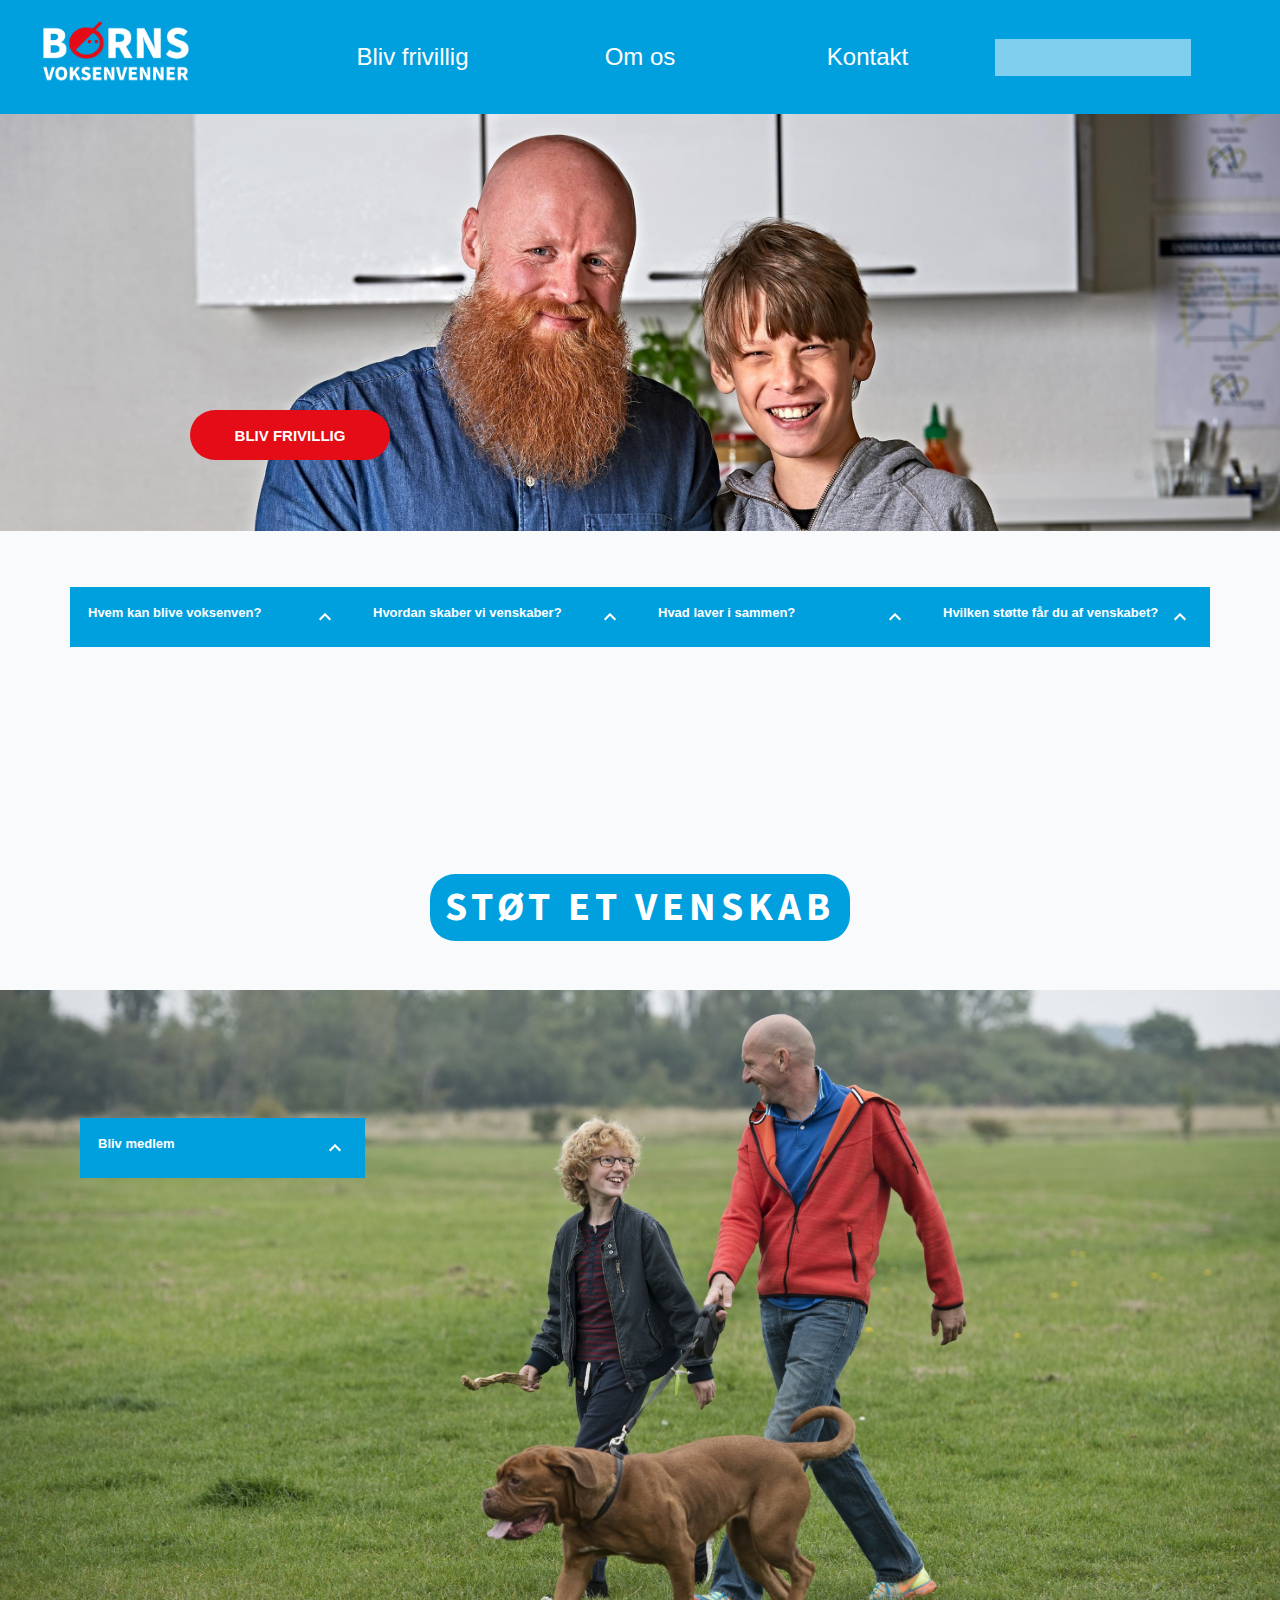
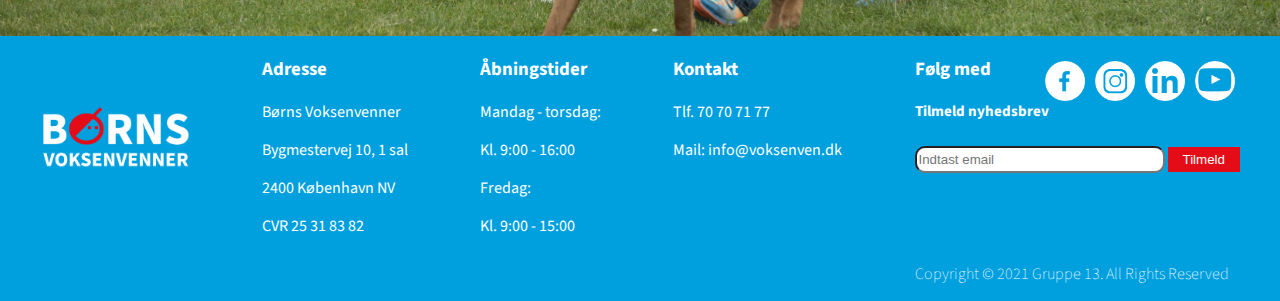
==== commit 98bbe76a: "Forside nederste billede ok + knapper" ====
--- a/index.html
+++ b/index.html
@@ -20,7 +20,7 @@
     <header id="header">
         <div class="header-container">
             <div>
-                <a href="index.html"><img src="img/forside/logo-hvid-tekst.png" alt="Logo"></a>
+                <a href="../index.html"><img src="img/forside/logo-hvid-tekst.png" alt="Logo"></a>
             </div>
             <nav>
                 <div class="dropdown">
@@ -175,7 +175,7 @@
          </div>
 
     </div>
-    <img src="img/forside/bvv2.jpg">
+    <img src="img/forside/bvv6.jpg">
 
 
 
@@ -224,6 +224,7 @@
             </div>
             <div class="medie-container">
                 <div class="ikon-container">
+
                   <a href="https://www.facebook.com/Voksenvenner">
                     <img src="img/ikoner/facebook.png" class="ikoner">
                   </a>
@@ -239,8 +240,8 @@
                   <a href="https://www.youtube.com/channel/UCEhuovcU-B8_rqpILqAXtXg">
                     <img src="img/ikoner/youtube.png" class="ikoner">
                   </a>
-
-                </div>
+            </div>
+
                 <h3>Følg med</h3>
                 <p style="font-weight: bold; font-size: 15px;">Tilmeld nyhedsbrev</p>
                 <div class="email-container">
--- a/CSS/style.css
+++ b/CSS/style.css
@@ -198,7 +198,7 @@
     cursor: pointer;
     position: absolute;
     top: 400px;
-    left: 160px;
+    left: 190px;
     font-size: 15px;
     text-transform: uppercase;
     font-weight: bold;
@@ -274,7 +274,7 @@
 
 main .bliv-medlem-button {
   position: absolute;
-  left: 200px;
+  right: 275px;
   top: 150px;
 }
 
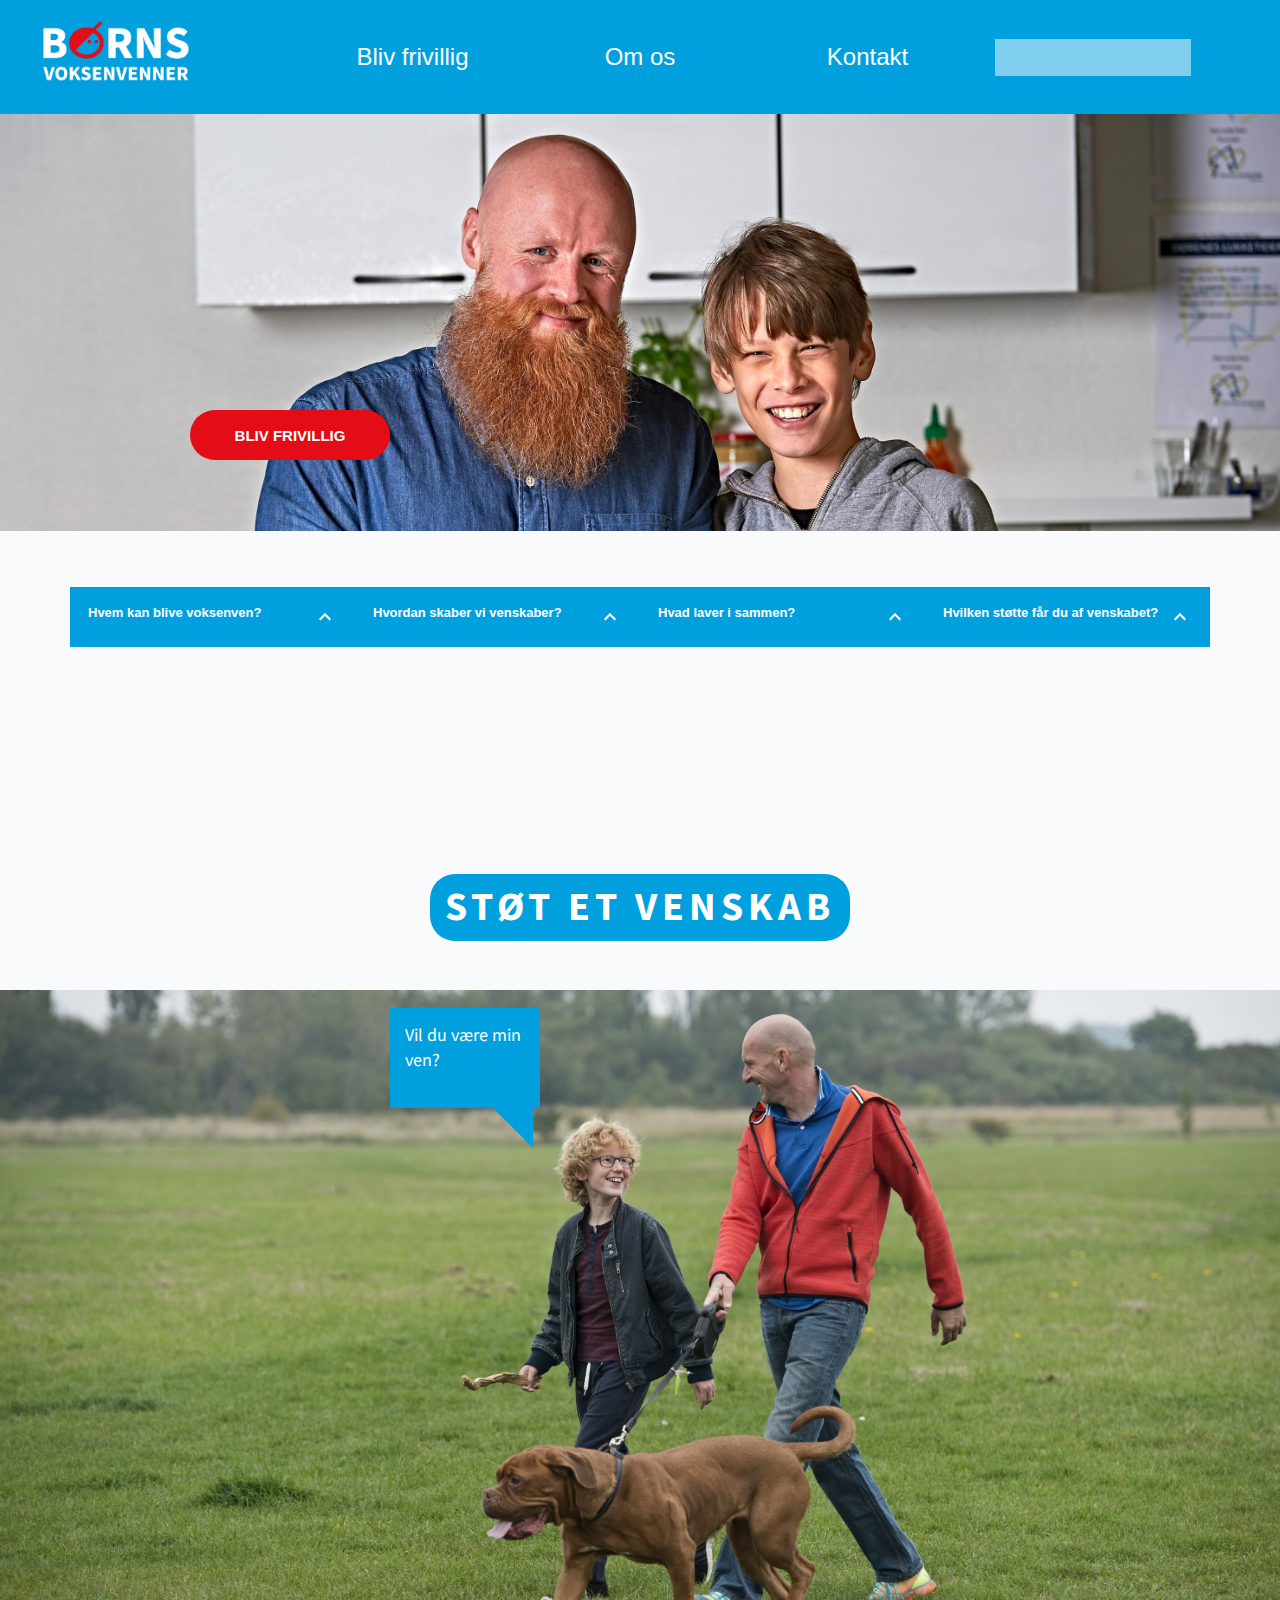
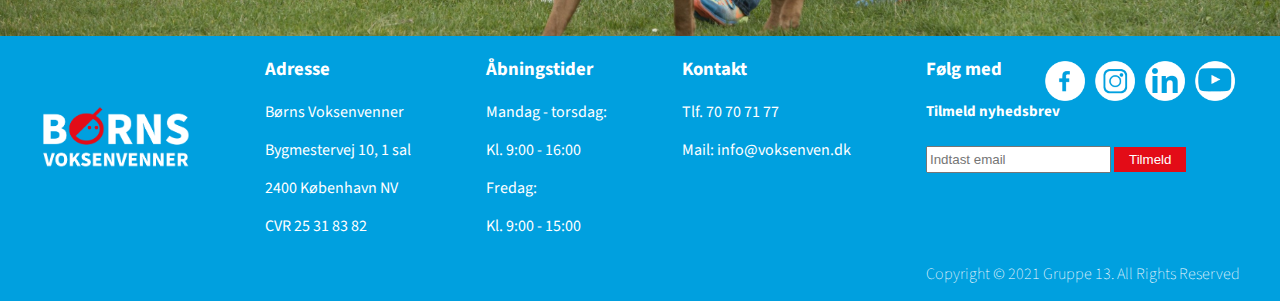
==== commit 576bcb8b: "tilføjelse til tekstholder på forside" ====
--- a/index.html
+++ b/index.html
@@ -167,12 +167,12 @@
               <img src="img/forside/forside-footer-img.png" alt="" class="img-bliv-medlem">
             </div>
 
-          <div class="bliv-medlem-button">
-            <button class="collapsible">Bliv medlem<i class="material-icons">expand_more</i></button>
-            <div class="content">
-              <p>Lorem ipsum dolor sit amet, consectetur adipisicing elit, sed do eiusmod tempor incididunt ut labore et dolore magna aliqua. Ut enim ad minim veniam, quis nostrud exercitation ullamco laboris nisi ut aliquip ex ea commodo consequat.</p>
-            </div>
-         </div>
+            <div class="txt-holder-container">
+                <div class="txt-holder">
+                    <p>Vil du være min ven?<p>
+                </div>
+                <div class="arrow-down"></div>
+            </div>
 
     </div>
     <img src="img/forside/bvv6.jpg">
--- a/CSS/style.css
+++ b/CSS/style.css
@@ -278,6 +278,41 @@
   top: 150px;
 }
 
+main .bliv-medlem-container .txt-holder-container {
+    margin: 0 0 40px;
+    position: absolute;
+    top: 40px;
+    left: -250px;
+    width: fit-content;
+  }
+
+  main .bliv-medlem-container .txt-holder {
+    max-width: 300px;
+    background-color: var(--prim-color);
+    color: white;
+    padding: 15px;
+    height: 100px;
+    width: 150px;
+    margin: 0;
+  }
+
+  main .bliv-medlem-container .arrow-down {
+    position: absolute;
+    top: 100px;
+    right: 5%;
+    width: 0;
+    height: 0;
+    border-left: 40px solid transparent;
+    border-right: 0px solid transparent;
+
+    border-top: 40px solid var(--prim-color);
+  }
+
+  main .bliv-medlem-container .txt-holder p {
+    font-size: 18px;
+    margin: auto;
+  }
+
 /*------------------------artikler--------------------*/
 
 .responsive {
@@ -594,7 +629,7 @@
   margin-bottom: 50px;
 }
 
-#email, #emne {
+#mail, #emne {
   width: 250px;
   border-radius: 10px;
 
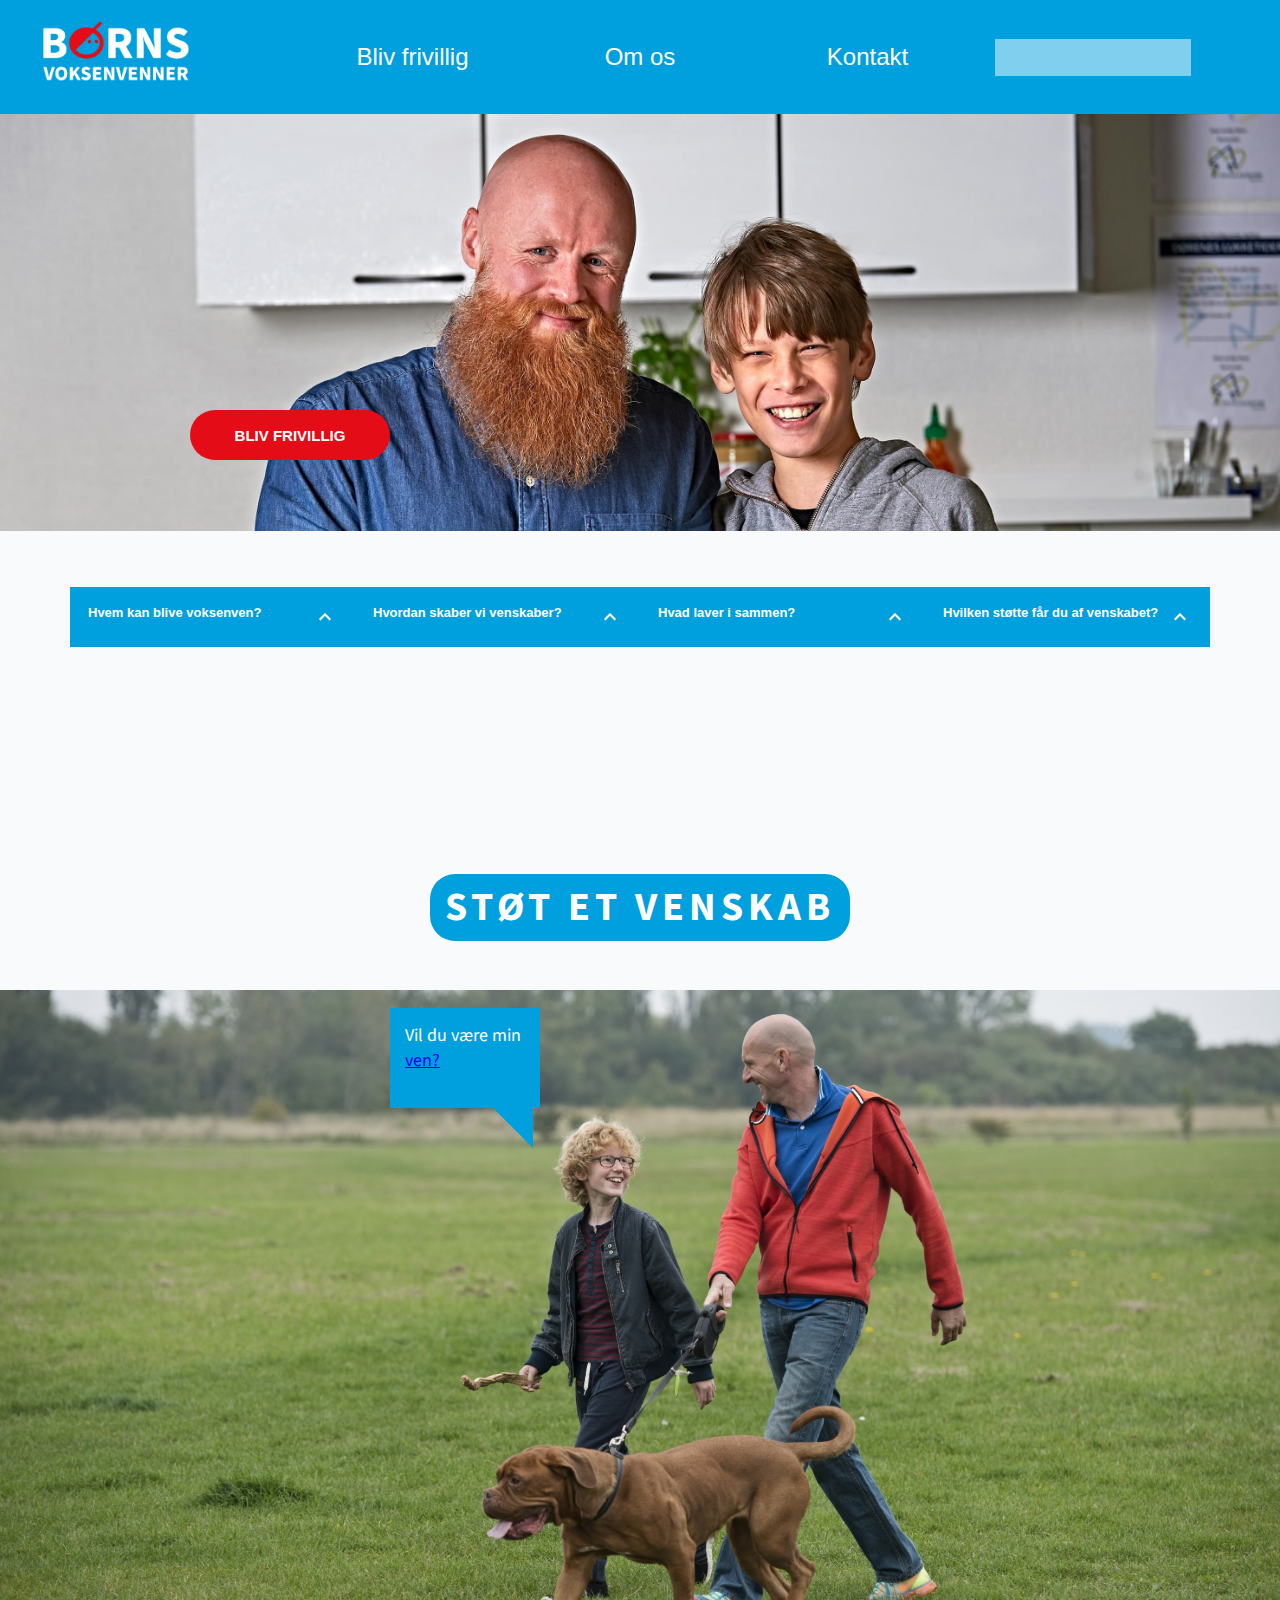
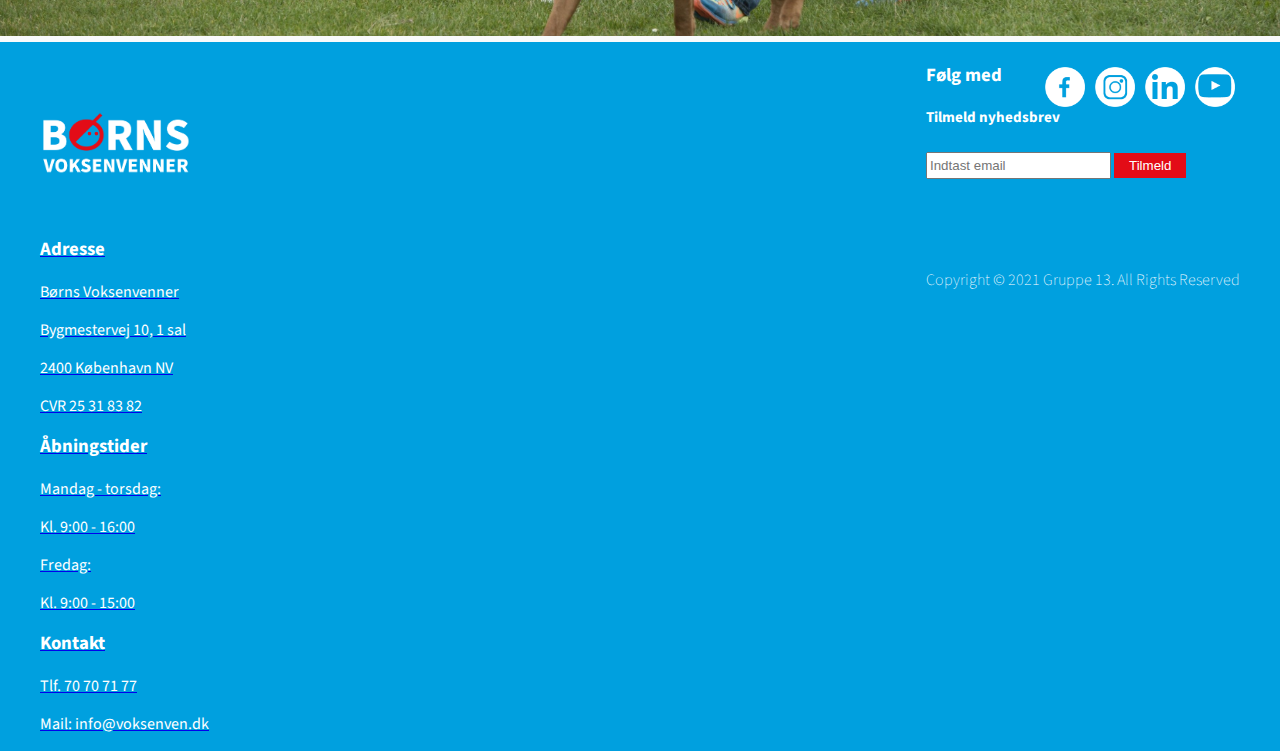
==== commit 6568068e: "link til ansøgningsskema" ====
--- a/index.html
+++ b/index.html
@@ -169,7 +169,7 @@
 
             <div class="txt-holder-container">
                 <div class="txt-holder">
-                    <p>Vil du være min ven?<p>
+                    <p>Vil du være min <a href="https://www.vennebasen.nu/FormPresentation/Index/5b5ef401fdf647002419f801"> ven?<p>
                 </div>
                 <div class="arrow-down"></div>
             </div>
--- a/CSS/style.css
+++ b/CSS/style.css
@@ -639,6 +639,7 @@
   width: 550px;
   height: 200px;
   border-radius: 10px;
+  font-family: 'Source Sans Pro', sans-serif;
 }
 
 .nyhedsbrev h2 {
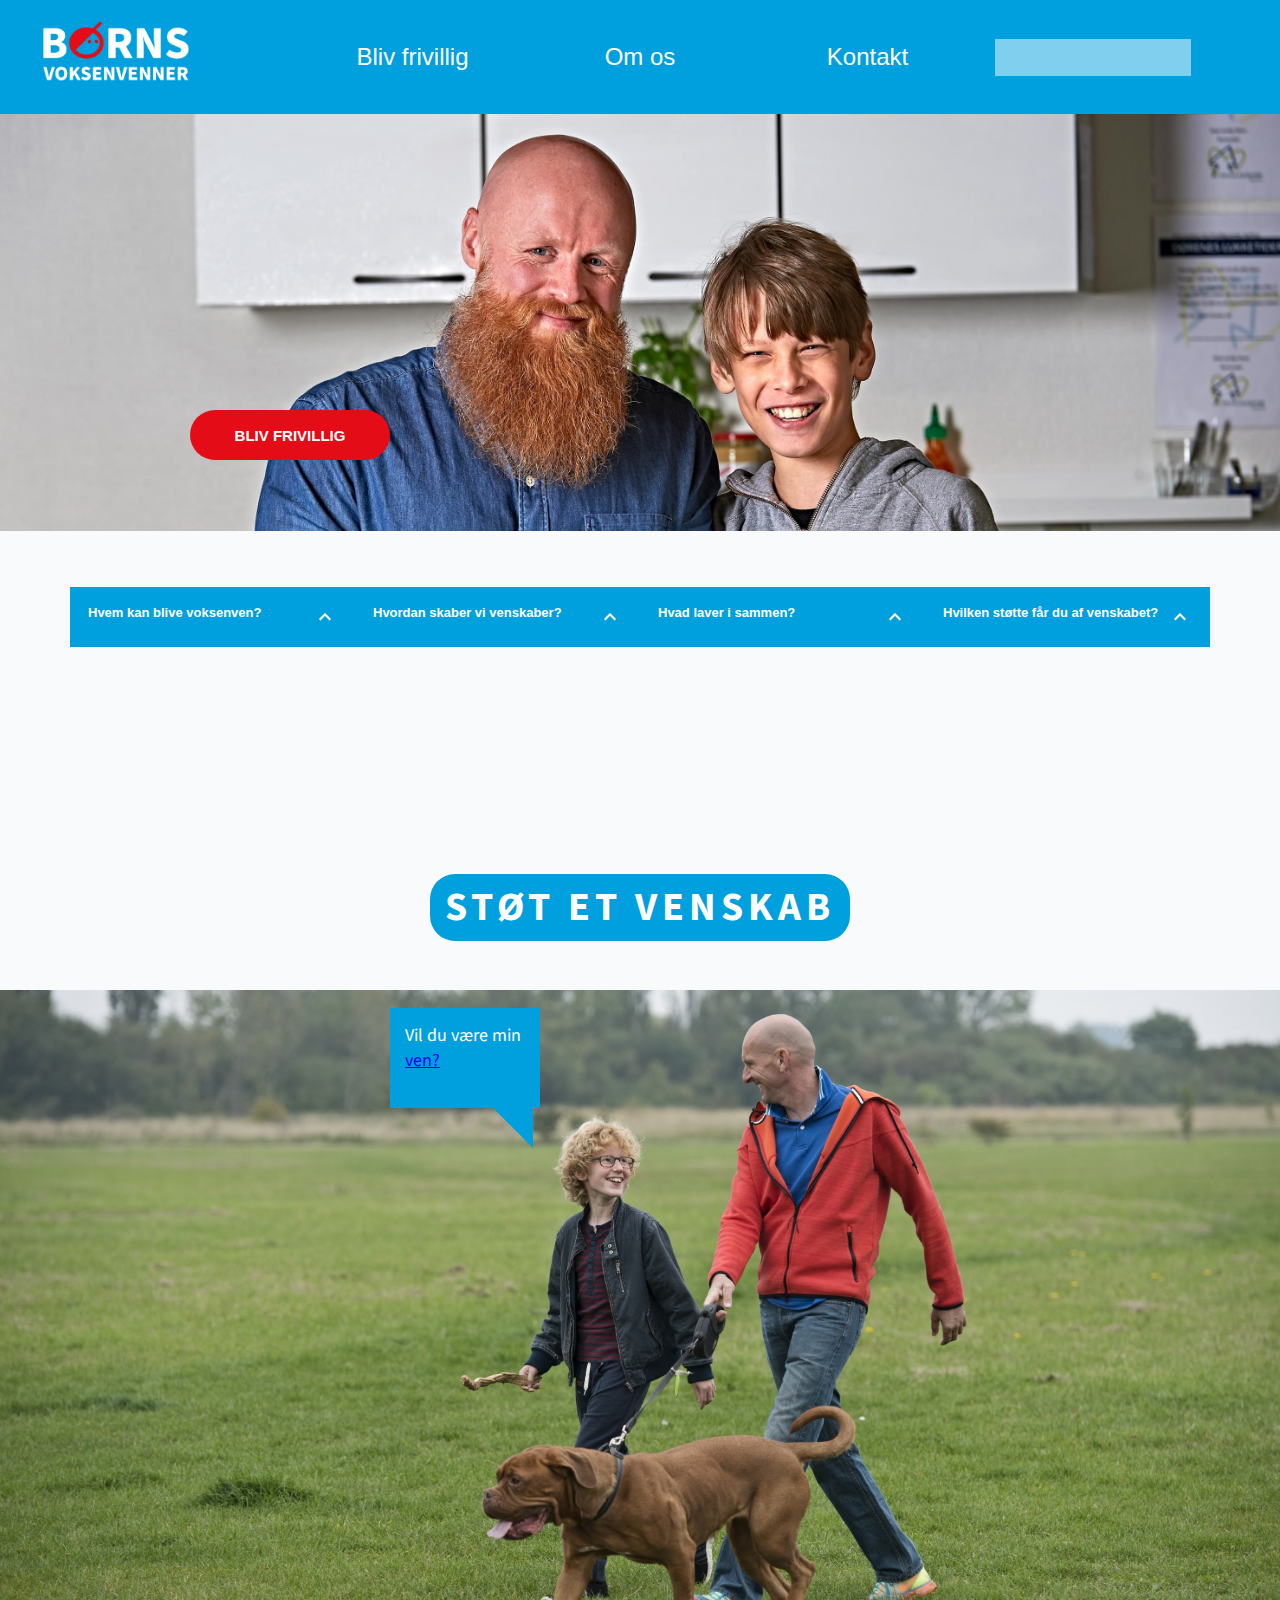
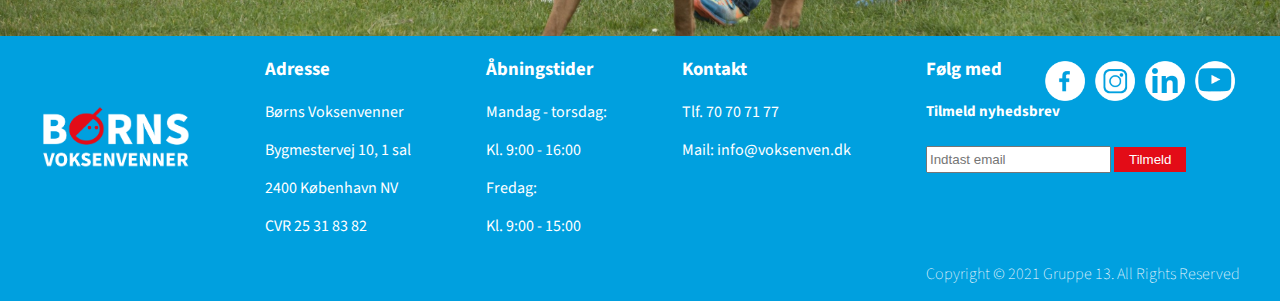
==== commit 0e4cd14a: "Link til forside virker" ====
--- a/index.html
+++ b/index.html
@@ -169,7 +169,7 @@
 
             <div class="txt-holder-container">
                 <div class="txt-holder">
-                    <p>Vil du være min <a href="https://www.vennebasen.nu/FormPresentation/Index/5b5ef401fdf647002419f801"> ven?<p>
+                    <p>Vil du være min <a href="https://www.vennebasen.nu/FormPresentation/Index/5b5ef401fdf647002419f801" >ven?</a><p>
                 </div>
                 <div class="arrow-down"></div>
             </div>
